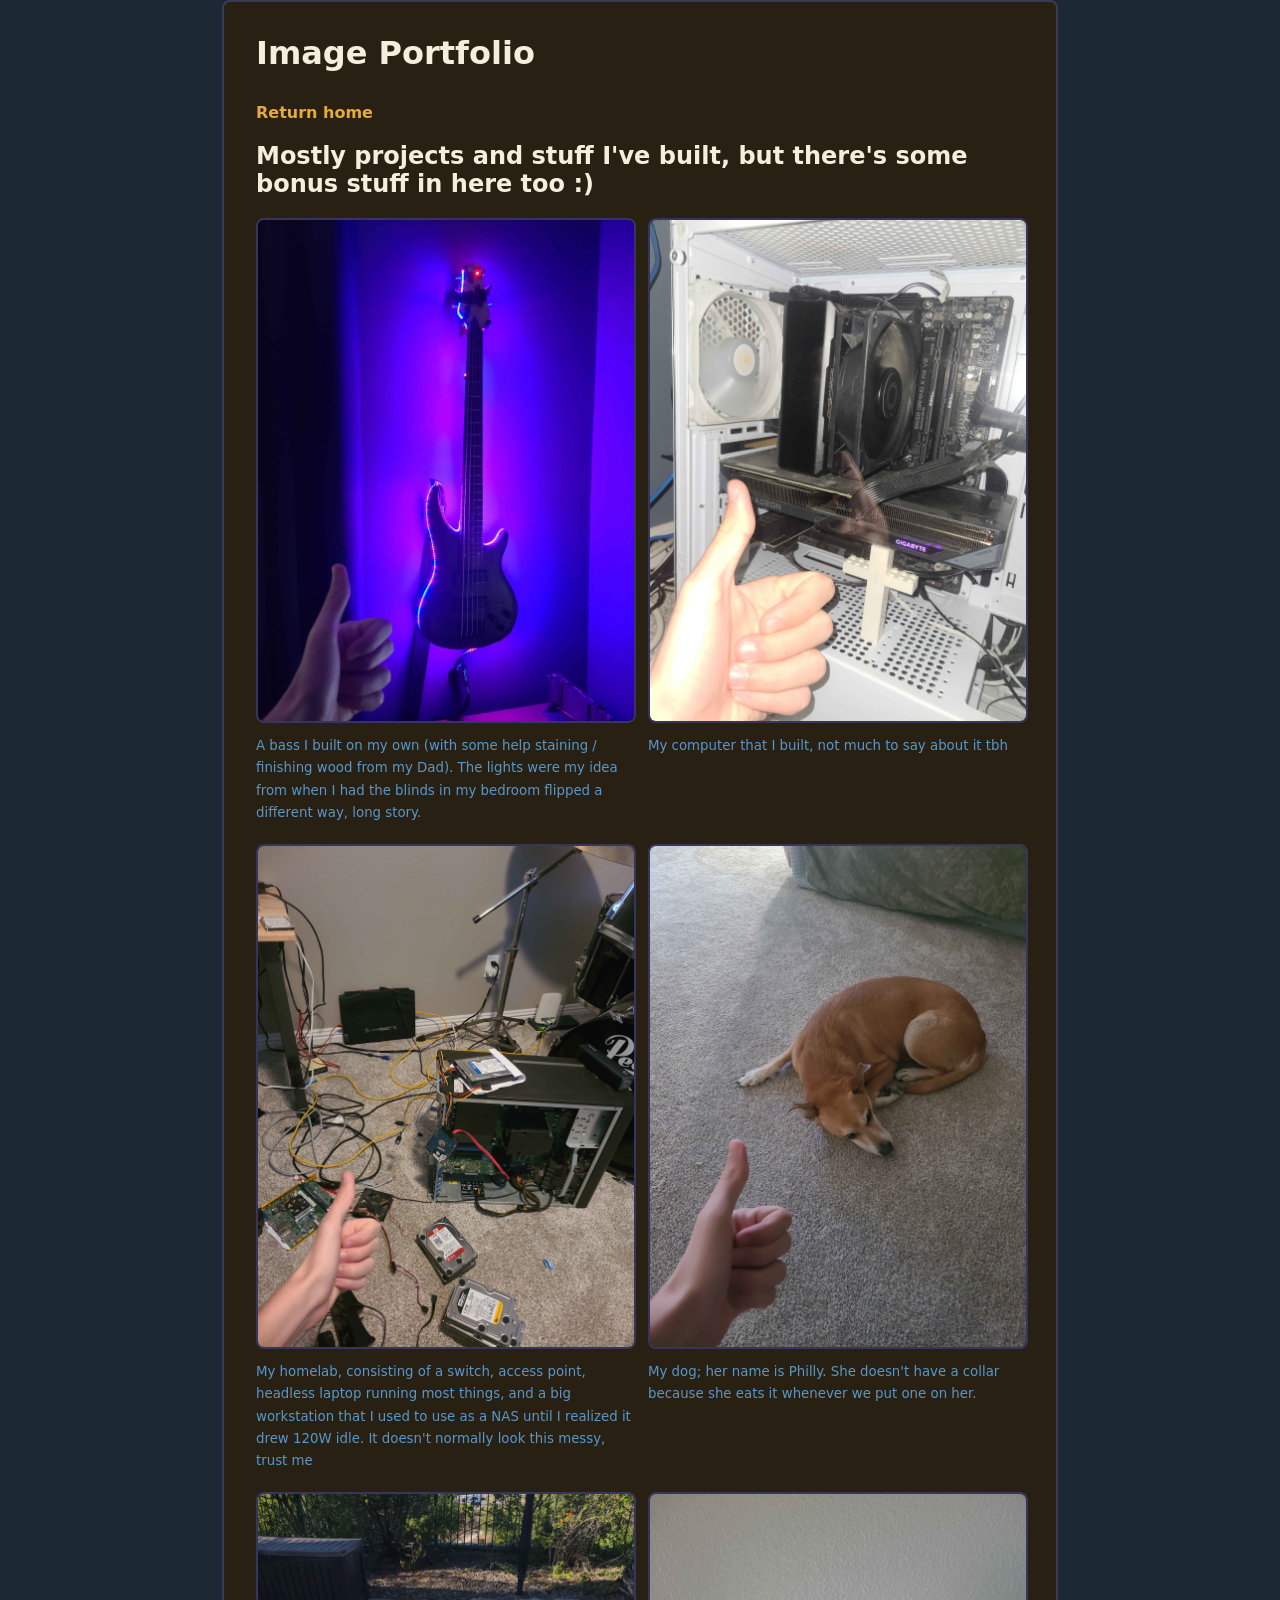
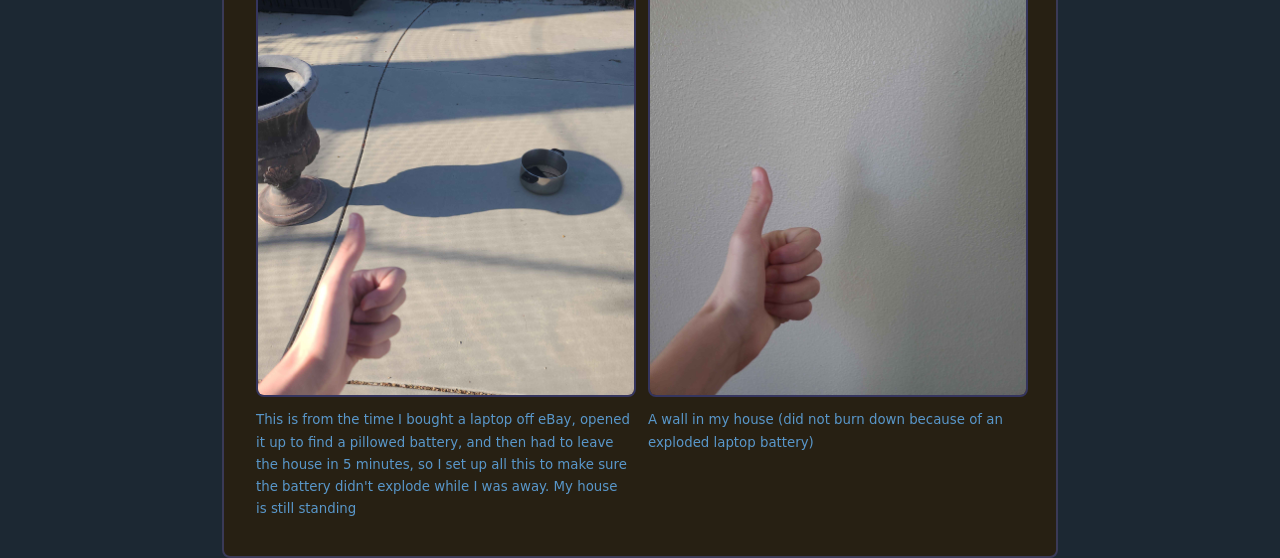
==== portfolio.html @ 2666c8ed "added an image portfolio page with some images in the portfolio" ====
<!DOCTYPE html>
<html lang="en">
    <head>
  <meta charset="utf-8">
  <meta name="viewport" content="width=device-width, initial-scale=1">
  <title>Image Portfolio</title>
  <link rel="stylesheet" href="portfolio.css">
    </head>
    <body>
        <main>
        <h1>Image Portfolio</h1><br>
        <a href="index.html">Return home</a>
        <h2>Mostly projects and stuff I've built, but there's some bonus stuff in here too :)</h2>
        <div class="grid">
        <figure>
          <img src="images/bass.jpg" width="250px" alt="my custom-built bass"> 
          <figcaption><sub>A bass I built on my own (with some help staining / finishing wood from my Dad). The lights were my idea from when I had the blinds in my bedroom flipped a different way, long story.</sub></figcaption>
        </figure>
        <figure>
          <img src="images/computer.jpg" width="250px" alt="my computer">
          <figcaption><sub>My computer that I built, not much to say about it tbh</sub></figcaption>
        </figure>
        <figure>
            <img src="images/homelab.jpg" alt="my homelab (much more disorganized than normal)">
            <figcaption><sub>My homelab, consisting of a switch, access point, headless laptop running most things, and a big workstation that I used to use as a NAS until I realized it drew 120W idle. It doesn't normally look this messy, trust me</sub></figcaption>
        </figure>
        <figure>
            <img src="images/dog.jpg" alt="dog (her name is Philly)">
            <figcaption><sub>My dog; her name is Philly. She doesn't have a collar because she eats it whenever we put one on her.</sub></figcaption>
        </figure>
        <figure>
            <img src="images/battery.jpg" alt="mildly sketchy setup to make sure my house doesn't burn down">
            <figcaption><sub>This is from the time I bought a laptop off eBay, opened it up to find a pillowed battery, and then had to leave the house in 5 minutes, so I set up all this to make sure the battery didn't explode while I was away. My house is still standing</sub></figcaption>
        </figure>
        <figure>
            <img src="images/wall.jpg" alt="wall">
            <figcaption><sub>A wall in my house (did not burn down because of an exploded laptop battery)</sub></figcaption>
        </figure>
        </div>
        </main>
    </body>
</html>
---- portfolio.css ----
body {
  margin: 0;
  min-height: 100vh;
  display: grid;
  place-items: center;
  font-family: system-ui, -apple-system, BlinkMacSystemFont, sans-serif;
  background: #1c2833;
  color: #f5eedc;
}

main {
  max-width: 48rem;
  padding: 2rem;
  background: #272013;
  border: 2px solid #3a3a57;
  border-radius: 8px;
}

h1 {
  font-size: 2rem;
  margin: 0 0 0.75rem;
}

a {
  color: #e5a93c;
  text-decoration: none;
  font-weight: 600;
}

a:hover {
  text-decoration: underline;
}

sub {
  color: #5997ca
}

ul {
  list-style: none;
  padding: 0;
  display: flex;
  gap: 1.25rem;
  margin-top: 1.5rem;
}

img {
    border: 2px solid #35355e;
    border-radius:8px
}

button {
    margin-left: 1rem;
    padding: 0.25em;
    border: 2px solid #3a5057;
    border-radius:8px   
}

li {
    margin-left: 3rem;
}
/* NOTE: This part was vibecoded, but everything else was done by me */
.grid {
    display: grid;
    grid-template-columns: repeat(auto-fill, minmax(250px, 1fr));
    gap: 1rem;
  }
  .grid figure { margin: 0; }
  .grid img { width: 100%; aspect-ratio: 3 / 4; object-fit: cover; display: block; }
  .grid figcaption { padding: 0.5rem 0; }
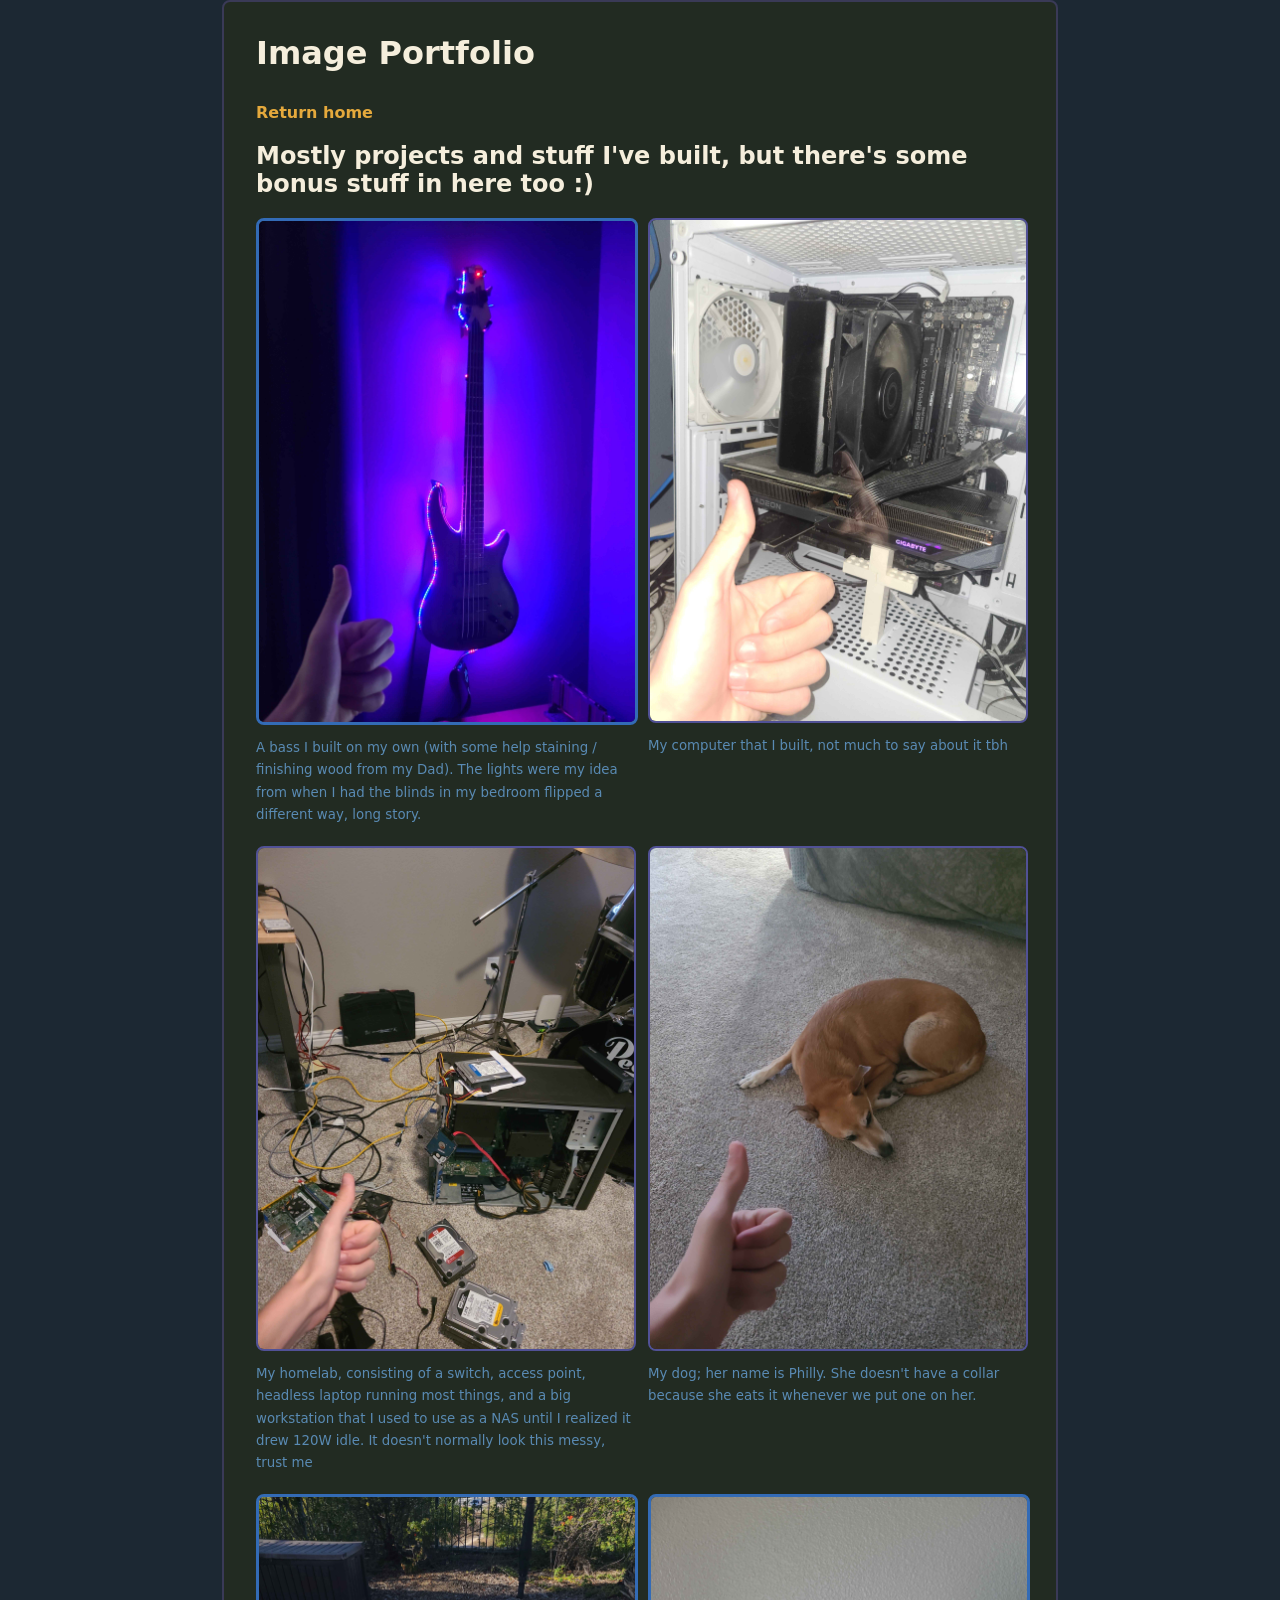
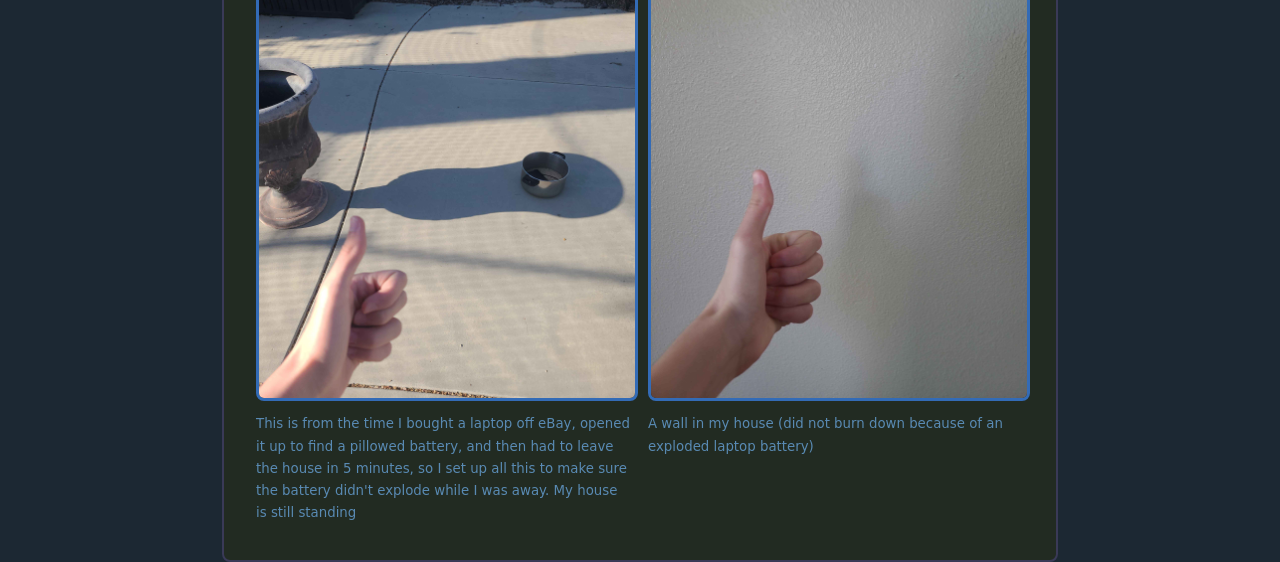
==== commit 4dbe71f0: "Added some additional clickable pages for some images in the portfolio" ====
--- a/portfolio.html
+++ b/portfolio.html
@@ -13,7 +13,7 @@
         <h2>Mostly projects and stuff I've built, but there's some bonus stuff in here too :)</h2>
         <div class="grid">
         <figure>
-          <img src="images/bass.jpg" width="250px" alt="my custom-built bass"> 
+          <a href="bass.html"><img id="clickable" src="images/bass.jpg" width="250px" alt="my custom-built bass"></a>
           <figcaption><sub>A bass I built on my own (with some help staining / finishing wood from my Dad). The lights were my idea from when I had the blinds in my bedroom flipped a different way, long story.</sub></figcaption>
         </figure>
         <figure>
@@ -29,11 +29,11 @@
             <figcaption><sub>My dog; her name is Philly. She doesn't have a collar because she eats it whenever we put one on her.</sub></figcaption>
         </figure>
         <figure>
-            <img src="images/battery.jpg" alt="mildly sketchy setup to make sure my house doesn't burn down">
+            <a href="battery.html"><img id="clickable" src="images/battery.jpg" alt="mildly sketchy setup to make sure my house doesn't burn down"></a>
             <figcaption><sub>This is from the time I bought a laptop off eBay, opened it up to find a pillowed battery, and then had to leave the house in 5 minutes, so I set up all this to make sure the battery didn't explode while I was away. My house is still standing</sub></figcaption>
         </figure>
         <figure>
-            <img src="images/wall.jpg" alt="wall">
+            <a href="wall.html"><img id="clickable" src="images/wall.jpg" alt="wall"></a>
             <figcaption><sub>A wall in my house (did not burn down because of an exploded laptop battery)</sub></figcaption>
         </figure>
         </div>
--- a/portfolio.css
+++ b/portfolio.css
@@ -11,7 +11,7 @@
 main {
   max-width: 48rem;
   padding: 2rem;
-  background: #272013;
+  background: #222b22;
   border: 2px solid #3a3a57;
   border-radius: 8px;
 }
@@ -32,7 +32,7 @@
 }
 
 sub {
-  color: #5997ca
+  color: #598ab3
 }
 
 ul {
@@ -44,7 +44,7 @@
 }
 
 img {
-    border: 2px solid #35355e;
+    border: 2px solid #515196;
     border-radius:8px
 }
 
@@ -58,7 +58,7 @@
 li {
     margin-left: 3rem;
 }
-/* NOTE: This part was vibecoded, but everything else was done by me */
+/* NOTE: This part was vibecoded, but everything else on this website was done by me */
 .grid {
     display: grid;
     grid-template-columns: repeat(auto-fill, minmax(250px, 1fr));
@@ -66,4 +66,8 @@
   }
   .grid figure { margin: 0; }
   .grid img { width: 100%; aspect-ratio: 3 / 4; object-fit: cover; display: block; }
-  .grid figcaption { padding: 0.5rem 0; }+  .grid figcaption { padding: 0.5rem 0; }
+#clickable {
+  border: 3px solid #336bb6;
+  border-radius:8px
+}
